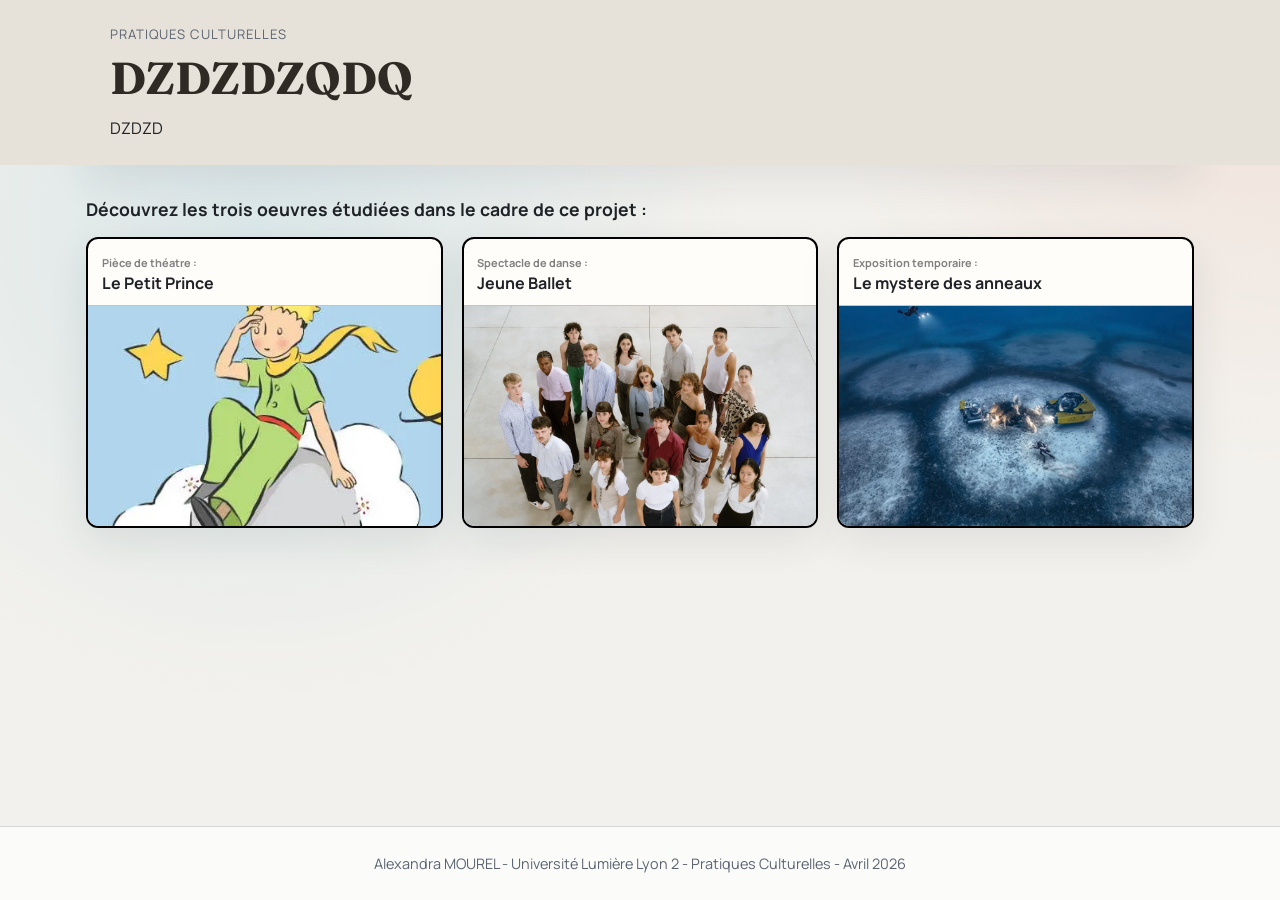
==== index.html @ e145bd19 "first commit" ====
<!DOCTYPE html>
<html lang="fr">
  <head>
    <meta charset="UTF-8" />
    <meta name="viewport" content="width=device-width, initial-scale=1.0" />
    <title>Pratiques Culturelles</title>
    <link rel="preconnect" href="https://fonts.googleapis.com" />
    <link rel="preconnect" href="https://fonts.gstatic.com" crossorigin />
    <link
      href="https://fonts.googleapis.com/css2?family=Fraunces:opsz,wght@9..144,400;9..144,700&family=Manrope:wght@400;600;700&display=swap"
      rel="stylesheet"
    />
    <link rel="stylesheet" href="style.css" />
  </head>
  <body>
    <main class="container">
      <header class="hero">
        <p class="eyebrow">Pratiques Culturelles</p>
        <h1>DZDZDZQDQ</h1>
        <p>
          DZDZD
        </p>
      </header>

      <section class="cards-section" aria-labelledby="cards-title">
        <h2 id="cards-title">Découvrez les trois oeuvres étudiées dans le cadre de ce projet :</h2>
        <div class="cards-grid">
          <a class="card card-link" href="theatre.html" aria-label="Ouvrir la page Theatre - Le Petit Prince">
            <div class="card-header"><span class="typeOeuvre">Pièce de théatre :</span> <br> Le Petit Prince</div>
            <div class="card-image-link">
              <img class="card-image" src="Images/Accueil_prince.WEBP" alt="Theatre - Le Petit Prince" />
            </div>
          </a>

          <a class="card card-link" href="danse.html" aria-label="Ouvrir la page Spectacle de danse - Jeune Ballet">
            <div class="card-header"><span class="typeOeuvre">Spectacle de danse :</span> <br> Jeune Ballet</div>
            <div class="card-image-link">
              <img class="card-image" src="Images/Accueil_danse.WEBP" alt="Spectacle de danse - Jeune Ballet" />
            </div>
          </a>

          <a class="card card-link" href="musee.html" aria-label="Ouvrir la page Exposition temporaire - Le mystere des anneaux">
            <div class="card-header"><span class="typeOeuvre">Exposition temporaire :</span> <br> Le mystere des anneaux</div>
            <div class="card-image-link">
              <img class="card-image" src="Images/expo.JPG" alt="Exposition temporaire - Le mystere des anneaux" />
            </div>
          </a>
        </div>
      </section>
    </main>

    <footer class="site-footer">
      <p>Alexandra MOUREL - Université Lumière Lyon 2 - Pratiques Culturelles - Avril 2026</p>
    </footer>
  </body>
</html>
---- style.css ----
:root {
  --bg: #f3f1ed;
  --paper: #fffdfa;
  --ink: #1f2226;
  --accent: #d86a3d;
  --line: #2a9ec7;
  --line-soft: #9ad3e6;
  --muted: #5b6470;
  --shadow: 0 14px 40px rgba(22, 39, 54, 0.09);
}

* {
  box-sizing: border-box;
}

body {
  margin: 0;
  font-family: "Manrope", sans-serif;
  color: var(--ink);
  background:
    radial-gradient(circle at top right, rgba(216, 106, 61, 0.12), transparent 30%),
    radial-gradient(circle at 20% 25%, rgba(42, 158, 199, 0.12), transparent 40%),
    var(--bg);
  min-height: 100vh;
  display: flex;
  flex-direction: column;
}

body.theatre-theme {
  background:
    radial-gradient(circle at 14% 18%, rgba(255, 255, 255, 0.45) 1px, transparent 2px),
    radial-gradient(circle at 72% 24%, rgba(255, 255, 255, 0.4) 1px, transparent 2px),
    radial-gradient(circle at 28% 68%, rgba(255, 255, 255, 0.35) 1px, transparent 2px),
    linear-gradient(180deg, #fff9ce 0%, #fff5b0 100%);
  background-size: 180px 180px, 220px 220px, 200px 200px, auto;
}

body.danse-theme {
  background: #e7e7ea;
}

body.expo-theme {
  --ink: #eaf4ff;
  --paper: #102135;
  --line: #5ea2db;
  --line-soft: #3f6588;
  --accent: #88c4ff;
  --muted: #c4d7ea;
  --shadow: 0 14px 40px rgba(0, 0, 0, 0.35);
  background:
    radial-gradient(circle at 50% -10%, rgba(47, 111, 172, 0.42), transparent 35%),
    linear-gradient(180deg, #04101d 0%, #071a2b 100%);
}

.container {
  max-width: 1140px;
  width: 100%;
  margin: 0 auto;
  padding: 0 1rem 3rem;
  flex: 1;
}

.site-footer {
  margin-top: auto;
  padding: 0.8rem 1rem;
  border-top: 1px solid rgba(31, 34, 38, 0.16);
  background: rgba(255, 255, 255, 0.72);
  text-align: center;
  font-size: 0.9rem;
  color: var(--muted);
}

body.expo-theme .site-footer {
  border-top-color: rgba(196, 215, 234, 0.25);
  background: rgba(7, 24, 40, 0.72);
  color: #c4d7ea;
}

.hero {

  border-radius: 0;
  background: var(--paper);
  box-shadow: var(--shadow);
  padding: 1.5rem;
  margin-bottom: 2rem;
  position: relative;
  z-index: 0;
}

.hero::before,
.detail-bandeau::before {
  content: "";
  position: absolute;
  top: 0;
  bottom: 0;
  left: 50%;
  width: 100vw;
  transform: translateX(-50%);
  background: inherit;
  z-index: -1;
}

.eyebrow {
  margin: 0;
  font-size: 0.82rem;
  letter-spacing: 0.08em;
  text-transform: uppercase;
  color: var(--muted);
}

.hero h1 {
  font-family: "Fraunces", serif;
  font-size: clamp(1.8rem, 3.5vw, 2.8rem);
  margin: 0.35rem 0 0.7rem;
  color: #2f2b24;
}

.hero p {
  margin: 0;
  max-width: 70ch;
  line-height: 1.55;
}

.cards-section h2 {
  font-size: 1.1rem;
  margin: 0 0 1rem;
}

.cards-grid {
  display: grid;
  grid-template-columns: repeat(3, minmax(0, 1fr));
  gap: 1.2rem;
}

.card {
  display: flex;
  flex-direction: column;
  background: var(--paper);
  border: 2px solid black;
  border-radius: 12px;
  overflow: hidden;
  box-shadow: var(--shadow);
  animation: cardEnter 500ms ease both;
}

.card-link {
  text-decoration: none;
  color: inherit;
  transform-origin: center;
  transition: scale 220ms ease;
}

.card-link:hover,
.card-link:focus-visible {
  scale: 1.03;
  border: 2px solid var(--line);
}

.card-link:focus-visible {
  outline: 3px solid #0f7ea3;
  outline-offset: 2px;
}

.card:nth-child(2) {
  animation-delay: 80ms;
}

.card:nth-child(3) {
  animation-delay: 160ms;
}

@keyframes cardEnter {
  from {
    opacity: 0;
    transform: translateY(14px);
  }
  to {
    opacity: 1;
    transform: translateY(0);
  }
}

.card-header {
  padding: 0.7rem 0.85rem;
  border-bottom: 1px solid var(--line-soft);
  font-weight: 700;
}

.card-image-link {
  display: block;
  height: 220px;
  overflow: hidden;
}

.card-image {
  width: 100%;
  height: 100%;
  object-fit: cover;
}

.detail-page {
  max-width: 1140px;
}

.detail-bandeau {
  border: 2px solid var(--accent);
  border-radius: 0;
  background: var(--paper);
  box-shadow: var(--shadow);
  padding: 1rem 1.1rem;
  margin-bottom: 0.9rem;
  position: relative;
  z-index: 0;
}

.detail-bandeau h1 {
  margin: 0;
  font-family: "Fraunces", serif;
}

.detail-bandeau p {
  margin: 0.45rem 0 0;
}

.detail-link {
  color: #0f7ea3;
  font-weight: 700;
  text-decoration: none;
}

body.expo-theme .detail-link {
  color: #9fd4ff;
}

.detail-link:hover,
.detail-link:focus-visible {
  text-decoration: underline;
}

.detail-content {
  border: 1px solid #dcd8d1;
  border-radius: 14px;
  background: var(--paper);
  box-shadow: var(--shadow);
  padding: 1.2rem;
  margin-top: 1rem;
}

.detail-content h2,
.detail-content h3 {
  font-family: "Fraunces", serif;
  margin-top: 1.2rem;
}

.detail-content h2 {
  margin-top: 0.4rem;
}

.detail-content ul {
  padding-left: 1.2rem;
}

.detail-content li {
  margin-bottom: 0.65rem;
}

.theatre-sections {
  display: grid;
  gap: 0.9rem;
}

.danse-sections {
  display: grid;
  gap: 0.9rem;
}

.musee-sections {
  display: grid;
  gap: 0.9rem;
}

body.theatre-theme .theatre-box {
  width: 100%;
  margin: 0;
  border: none;
  background: #dff3ff;
  box-shadow: 0 10px 22px rgba(26, 74, 110, 0.12);
}

body .hero,
body .detail-bandeau {
  background: #e7e2d9;
}

body.theatre-theme .detail-bandeau {
  background: #ebdc84;
}

body.danse-theme .detail-bandeau {
  background: #d2d2d8;
}

body.expo-theme .detail-bandeau {
  background: #002395;
  border: none;
}

body.danse-theme .danse-box {
  width: 100%;
  margin: 0;
  border: none;
  background: #e8ddff;
  box-shadow: 0 10px 22px rgba(78, 54, 117, 0.14);
}

body.expo-theme .musee-box {
  width: 100%;
  margin: 0;
  border: none;
  background: #ffffff;
  color: #1f2226;
  box-shadow: 0 10px 22px rgba(5, 22, 37, 0.16);
}

body.expo-theme .musee-box h2,
body.expo-theme .musee-box h3,
body.expo-theme .musee-box p,
body.expo-theme .musee-box li,
body.expo-theme .musee-box strong {
  color: #1f2226;
}

.acts-grid,
.sensory-grid,
.bottom-links {
  display: grid;
  gap: 0.9rem;
}

.acts-grid {
  grid-template-columns: 1fr;
}

.sensory-grid {
  grid-template-columns: repeat(3, minmax(0, 1fr));
}

.act-card,
.sensory-card {
  border: 1px solid #d6d9de;
  border-radius: 12px;
  padding: 0.7rem;
  background: rgba(255, 255, 255, 0.85);
}

.act-card {
  display: grid;
  grid-template-columns: minmax(240px, 32%) 1fr;
  gap: 0.95rem 1.2rem;
  align-items: start;
}

.act-card:nth-child(even) {
  grid-template-columns: 1fr minmax(240px, 32%);
}

.act-card:nth-child(even) img {
  grid-column: 2;
  grid-row: 1 / span 2;
}

.act-card:nth-child(even) h3,
.act-card:nth-child(even) p {
  grid-column: 1;
}

body.expo-theme .act-card,
body.expo-theme .sensory-card {
  border-color: #36506d;
  background: rgba(9, 24, 39, 0.7);
}

.act-card img {
  grid-column: 1;
  grid-row: 1 / span 2;
  width: 100%;
  aspect-ratio: 4 / 3;
  height: auto;
  object-fit: contain;
  object-position: center;
  border-radius: 8px;
  background: #ffffff;
}

.act-card h3,
.act-card p {
  grid-column: 2;
}

.act-card h3 {
  margin: 0;
}

.act-card p {
  margin: 0;
}

.act-card h3,
.sensory-card h3 {
  margin-top: 0.7rem;
  margin-bottom: 0.4rem;
}

.page-footer {
  margin-top: 1rem;
}

.works-side-nav {
  position: fixed;
  right: 1rem;
  left: auto;
  top: 50%;
  transform: translateY(-50%);
  z-index: 20;
  display: grid;
  gap: 0.6rem;
  padding: 0.55rem;
  border-radius: 12px;
  background: #ffffff;
  box-shadow: 0 8px 24px rgba(18, 35, 50, 0.18);
}

.home-icon-link,
.work-thumb-link {
  display: block;
  width: 58px;
  height: 58px;
  border-radius: 10px;
  overflow: hidden;
  border: 2px solid transparent;
  transition: transform 160ms ease, border-color 160ms ease;
}

.home-icon-link {
  display: flex;
  align-items: center;
  justify-content: center;
  background: #ecf7fd;
  color: #1b88ac;
}

body.expo-theme .home-icon-link {
  background: rgba(18, 52, 84, 0.9);
  color: #b7dcff;
}

.work-thumb-link img {
  width: 100%;
  height: 100%;
  object-fit: cover;
}

.home-icon-link:hover,
.home-icon-link:focus-visible,
.work-thumb-link:hover,
.work-thumb-link:focus-visible {
  transform: scale(1.04);
  border-color: #2a9ec7;
  outline: none;
}

.work-thumb-link.is-active {
  border-color: #2a9ec7;
}

.bottom-links {
  grid-template-columns: repeat(2, minmax(0, 1fr));
}

.bottom-links a {
  text-align: center;
  text-decoration: none;
  font-weight: 700;
  border: 1px solid var(--line);
  color: #0f7ea3;
  background: rgba(226, 243, 251, 0.65);
  border-radius: 10px;
  padding: 0.75rem;
}

body.expo-theme .bottom-links a {
  color: #9fd4ff;
  background: rgba(13, 35, 56, 0.8);
}

.bottom-links a:hover,
.bottom-links a:focus-visible {
  background: rgba(197, 231, 246, 0.9);
}

body.expo-theme .bottom-links a:hover,
body.expo-theme .bottom-links a:focus-visible {
  background: rgba(20, 50, 79, 0.95);
}

span.typeOeuvre {
    font-size : 11px;
    color : grey;
}

@media (max-width: 980px) {
  .cards-grid {
    grid-template-columns: repeat(2, minmax(0, 1fr));
  }

  .works-side-nav {
    top: auto;
    bottom: 5.2rem;
    left: 50%;
    right: auto;
    transform: translateX(-50%);
    grid-auto-flow: column;
  }
}

@media (max-width: 680px) {
  .container {
    padding: 1rem 0.8rem 2rem;
  }

  .cards-grid {
    grid-template-columns: 1fr;
  }

  .card-image-link {
    height: 210px;
  }

  .acts-grid,
  .sensory-grid,
  .bottom-links {
    grid-template-columns: 1fr;
  }

  .act-card,
  .act-card:nth-child(even) {
    grid-template-columns: 1fr;
    gap: 0.7rem;
  }

  .act-card img,
  .act-card:nth-child(even) img,
  .act-card h3,
  .act-card p,
  .act-card:nth-child(even) h3,
  .act-card:nth-child(even) p {
    grid-column: 1;
    grid-row: auto;
  }
}
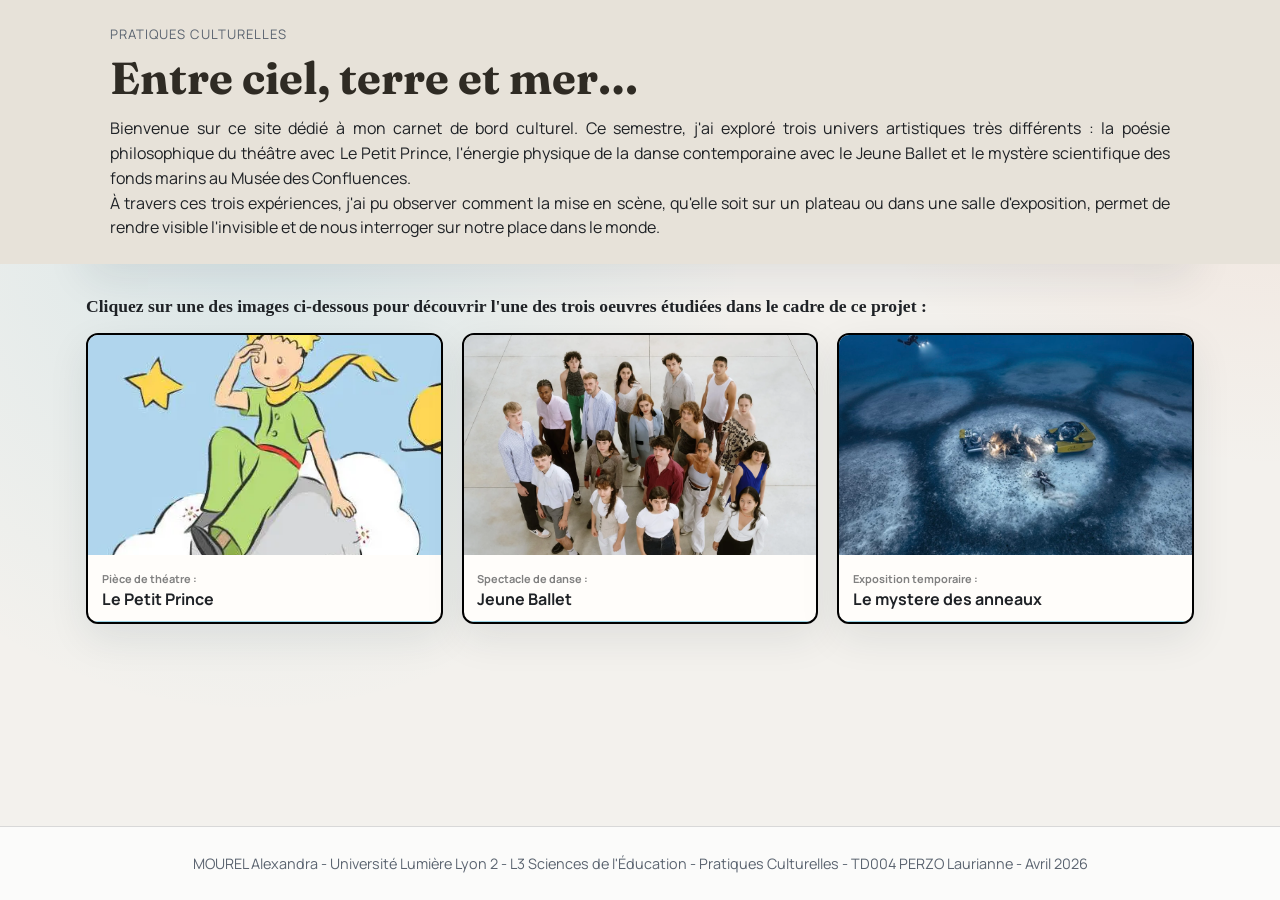
==== commit 1c55bfce: "modifs pont" ====
--- a/index.html
+++ b/index.html
@@ -16,41 +16,45 @@
     <main class="container">
       <header class="hero">
         <p class="eyebrow">Pratiques Culturelles</p>
-        <h1>DZDZDZQDQ</h1>
+        <h1>Entre ciel, terre et mer…</h1>
         <p>
-          DZDZD
+Bienvenue sur ce site dédié à mon carnet de bord culturel. Ce semestre, j'ai exploré trois univers artistiques très différents : la poésie philosophique du théâtre avec Le Petit Prince, l'énergie physique de la danse contemporaine avec le Jeune Ballet et le mystère scientifique des fonds marins au Musée des Confluences.
         </p>
+        <p>
+            À travers ces trois expériences, j'ai pu observer comment la mise en scène, qu'elle soit sur un plateau ou dans une salle d'exposition, permet de rendre visible l'invisible et de nous interroger sur notre place dans le monde.
+        </p>
+
       </header>
 
       <section class="cards-section" aria-labelledby="cards-title">
-        <h2 id="cards-title">Découvrez les trois oeuvres étudiées dans le cadre de ce projet :</h2>
+        <h2 id="cards-title">Cliquez sur une des images ci-dessous pour découvrir l'une des trois oeuvres étudiées dans le cadre de ce projet :</h2>
         <div class="cards-grid">
           <a class="card card-link" href="theatre.html" aria-label="Ouvrir la page Theatre - Le Petit Prince">
-            <div class="card-header"><span class="typeOeuvre">Pièce de théatre :</span> <br> Le Petit Prince</div>
             <div class="card-image-link">
               <img class="card-image" src="Images/Accueil_prince.WEBP" alt="Theatre - Le Petit Prince" />
             </div>
+            <div class="card-header"><span class="typeOeuvre">Pièce de théatre :</span> <br> Le Petit Prince</div>
           </a>
 
           <a class="card card-link" href="danse.html" aria-label="Ouvrir la page Spectacle de danse - Jeune Ballet">
-            <div class="card-header"><span class="typeOeuvre">Spectacle de danse :</span> <br> Jeune Ballet</div>
             <div class="card-image-link">
               <img class="card-image" src="Images/Accueil_danse.WEBP" alt="Spectacle de danse - Jeune Ballet" />
             </div>
+            <div class="card-header"><span class="typeOeuvre">Spectacle de danse :</span> <br> Jeune Ballet</div>
           </a>
 
           <a class="card card-link" href="musee.html" aria-label="Ouvrir la page Exposition temporaire - Le mystere des anneaux">
-            <div class="card-header"><span class="typeOeuvre">Exposition temporaire :</span> <br> Le mystere des anneaux</div>
             <div class="card-image-link">
               <img class="card-image" src="Images/expo.JPG" alt="Exposition temporaire - Le mystere des anneaux" />
             </div>
+            <div class="card-header"><span class="typeOeuvre">Exposition temporaire :</span> <br> Le mystere des anneaux</div>
           </a>
         </div>
       </section>
     </main>
 
     <footer class="site-footer">
-      <p>Alexandra MOUREL - Université Lumière Lyon 2 - Pratiques Culturelles - Avril 2026</p>
+      <p>MOUREL Alexandra - Université Lumière Lyon 2 - L3 Sciences de l'Éducation - Pratiques Culturelles - TD004 PERZO Laurianne - Avril 2026</p>
     </footer>
   </body>
 </html>
--- a/style.css
+++ b/style.css
@@ -36,7 +36,8 @@
 }
 
 body.danse-theme {
-  background: #e7e7ea;
+  background: #e8ddff;
+  /* */
 }
 
 body.expo-theme {
@@ -116,12 +117,13 @@
 }
 
 .hero p {
-  margin: 0;
-  max-width: 70ch;
+    text-align : justify;
+  margin: 0;
   line-height: 1.55;
 }
 
 .cards-section h2 {
+  font-family: "Montserrat", serif;
   font-size: 1.1rem;
   margin: 0 0 1rem;
 }
@@ -248,7 +250,7 @@
 
 .detail-content h2,
 .detail-content h3 {
-  font-family: "Fraunces", serif;
+  font-family: "Arial", serif;
   margin-top: 1.2rem;
 }
 
@@ -296,9 +298,7 @@
   background: #ebdc84;
 }
 
-body.danse-theme .detail-bandeau {
-  background: #d2d2d8;
-}
+
 
 body.expo-theme .detail-bandeau {
   background: #002395;
@@ -309,8 +309,12 @@
   width: 100%;
   margin: 0;
   border: none;
-  background: #e8ddff;
+  background: #f3effc;
   box-shadow: 0 10px 22px rgba(78, 54, 117, 0.14);
+}
+
+body.danse-theme .detail-bandeau {
+  background: #8484bb;
 }
 
 body.expo-theme .musee-box {
@@ -347,10 +351,11 @@
 
 .act-card,
 .sensory-card {
-  border: 1px solid #d6d9de;
+  border: 1px solid #8484bb;
+  /* HERE */
   border-radius: 12px;
-  padding: 0.7rem;
-  background: rgba(255, 255, 255, 0.85);
+ /* padding: 0.7rem;*/
+  background: #e8ddff;
 }
 
 .act-card {
@@ -362,6 +367,7 @@
 
 .act-card:nth-child(even) {
   grid-template-columns: 1fr minmax(240px, 32%);
+  padding-left: 15px;
 }
 
 .act-card:nth-child(even) img {
@@ -385,11 +391,11 @@
   grid-row: 1 / span 2;
   width: 100%;
   aspect-ratio: 4 / 3;
-  height: auto;
-  object-fit: contain;
+  height: 100%;
+  /*object-fit: contain;*/
   object-position: center;
   border-radius: 8px;
-  background: #ffffff;
+
 }
 
 .act-card h3,
@@ -449,10 +455,6 @@
   color: #1b88ac;
 }
 
-body.expo-theme .home-icon-link {
-  background: rgba(18, 52, 84, 0.9);
-  color: #b7dcff;
-}
 
 .work-thumb-link img {
   width: 100%;
@@ -558,3 +560,8 @@
     grid-row: auto;
   }
 }
+
+.gold {
+    color : #FFD700;
+
+}
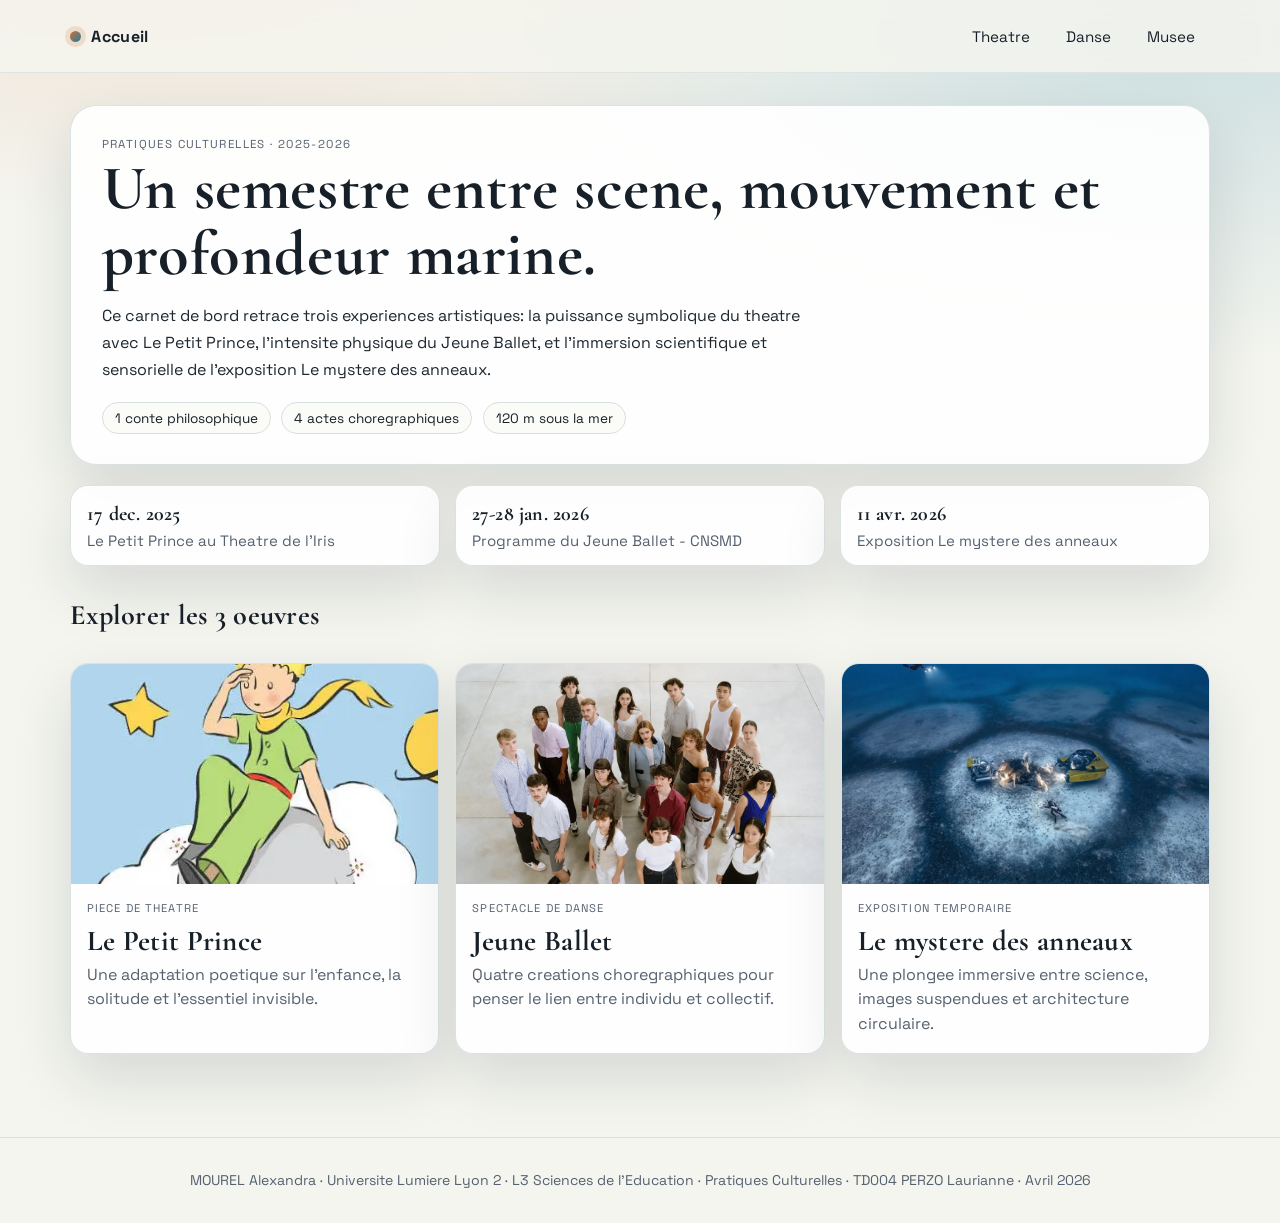
==== commit 574d84ac: "changement UI/UX" ====
--- a/index.html
+++ b/index.html
@@ -3,58 +3,112 @@
   <head>
     <meta charset="UTF-8" />
     <meta name="viewport" content="width=device-width, initial-scale=1.0" />
-    <title>Pratiques Culturelles</title>
+    <title>Pratiques Culturelles | Alexandra Mourel</title>
     <link rel="preconnect" href="https://fonts.googleapis.com" />
     <link rel="preconnect" href="https://fonts.gstatic.com" crossorigin />
     <link
-      href="https://fonts.googleapis.com/css2?family=Fraunces:opsz,wght@9..144,400;9..144,700&family=Manrope:wght@400;600;700&display=swap"
+      href="https://fonts.googleapis.com/css2?family=Cormorant+Garamond:wght@500;700&family=Space+Grotesk:wght@400;500;700&display=swap"
       rel="stylesheet"
     />
     <link rel="stylesheet" href="style.css" />
+    <script src="script.js" defer></script>
   </head>
-  <body>
-    <main class="container">
-      <header class="hero">
-        <p class="eyebrow">Pratiques Culturelles</p>
-        <h1>Entre ciel, terre et mer…</h1>
-        <p>
-Bienvenue sur ce site dédié à mon carnet de bord culturel. Ce semestre, j'ai exploré trois univers artistiques très différents : la poésie philosophique du théâtre avec Le Petit Prince, l'énergie physique de la danse contemporaine avec le Jeune Ballet et le mystère scientifique des fonds marins au Musée des Confluences.
+  <body class="theme-home">
+    <div class="page-glow" aria-hidden="true"></div>
+
+    <header class="site-header">
+      <div class="container nav-wrap">
+        <a class="brand" href="index.html" aria-label="Retour a l'accueil">
+          <span class="brand-dot"></span>
+          <span> Accueil </span>
+        </a>
+
+        <button class="menu-btn" type="button" data-menu-btn aria-expanded="false" aria-controls="main-nav">
+          Menu
+        </button>
+
+        <nav id="main-nav" class="main-nav" aria-label="Navigation principale">
+          <a href="theatre.html">Theatre</a>
+          <a href="danse.html">Danse</a>
+          <a href="musee.html">Musee</a>
+        </nav>
+      </div>
+    </header>
+
+    <main class="container main-content">
+      <section class="home-hero reveal">
+        <p class="kicker">Pratiques Culturelles · 2025-2026</p>
+        <h1>Un semestre entre scene, mouvement et profondeur marine.</h1>
+        <p class="lead">
+          Ce carnet de bord retrace trois experiences artistiques: la puissance symbolique du theatre avec Le Petit Prince,
+          l'intensite physique du Jeune Ballet, et l'immersion scientifique et sensorielle de l'exposition Le mystere des
+          anneaux.
         </p>
-        <p>
-            À travers ces trois expériences, j'ai pu observer comment la mise en scène, qu'elle soit sur un plateau ou dans une salle d'exposition, permet de rendre visible l'invisible et de nous interroger sur notre place dans le monde.
-        </p>
+        <div class="hero-tags" aria-label="Temps forts du parcours">
+          <span>1 conte philosophique</span>
+          <span>4 actes choregraphiques</span>
+          <span>120 m sous la mer</span>
+        </div>
+      </section>
 
-      </header>
+      <section class="timeline reveal" aria-label="Parcours culturel">
+        <article>
+          <h2>17 dec. 2025</h2>
+          <p>Le Petit Prince au Theatre de l'Iris</p>
+        </article>
+        <article>
+          <h2>27-28 jan. 2026</h2>
+          <p>Programme du Jeune Ballet - CNSMD</p>
+        </article>
+        <article>
+          <h2>11 avr. 2026</h2>
+          <p>Exposition Le mystere des anneaux</p>
+        </article>
+      </section>
 
-      <section class="cards-section" aria-labelledby="cards-title">
-        <h2 id="cards-title">Cliquez sur une des images ci-dessous pour découvrir l'une des trois oeuvres étudiées dans le cadre de ce projet :</h2>
-        <div class="cards-grid">
-          <a class="card card-link" href="theatre.html" aria-label="Ouvrir la page Theatre - Le Petit Prince">
-            <div class="card-image-link">
-              <img class="card-image" src="Images/Accueil_prince.WEBP" alt="Theatre - Le Petit Prince" />
-            </div>
-            <div class="card-header"><span class="typeOeuvre">Pièce de théatre :</span> <br> Le Petit Prince</div>
-          </a>
+      <section class="works-grid" aria-labelledby="works-title">
+        <h2 id="works-title" class="section-title reveal">Explorer les 3 oeuvres</h2>
 
-          <a class="card card-link" href="danse.html" aria-label="Ouvrir la page Spectacle de danse - Jeune Ballet">
-            <div class="card-image-link">
-              <img class="card-image" src="Images/Accueil_danse.WEBP" alt="Spectacle de danse - Jeune Ballet" />
-            </div>
-            <div class="card-header"><span class="typeOeuvre">Spectacle de danse :</span> <br> Jeune Ballet</div>
-          </a>
+        <a class="work-card reveal" href="theatre.html" aria-label="Ouvrir la page theatre - Le Petit Prince">
+          <div class="work-media">
+            <img src="Images/Accueil_prince.WEBP" alt="Theatre - Le Petit Prince" />
+          </div>
+          <div class="work-copy">
+            <p class="work-type">Piece de theatre</p>
+            <h3>Le Petit Prince</h3>
+            <p>Une adaptation poetique sur l'enfance, la solitude et l'essentiel invisible.</p>
+          </div>
+        </a>
 
-          <a class="card card-link" href="musee.html" aria-label="Ouvrir la page Exposition temporaire - Le mystere des anneaux">
-            <div class="card-image-link">
-              <img class="card-image" src="Images/expo.JPG" alt="Exposition temporaire - Le mystere des anneaux" />
-            </div>
-            <div class="card-header"><span class="typeOeuvre">Exposition temporaire :</span> <br> Le mystere des anneaux</div>
-          </a>
-        </div>
+        <a class="work-card reveal" href="danse.html" aria-label="Ouvrir la page danse - Jeune Ballet">
+          <div class="work-media">
+            <img src="Images/Accueil_danse.WEBP" alt="Spectacle de danse - Jeune Ballet" />
+          </div>
+          <div class="work-copy">
+            <p class="work-type">Spectacle de danse</p>
+            <h3>Jeune Ballet</h3>
+            <p>Quatre creations choregraphiques pour penser le lien entre individu et collectif.</p>
+          </div>
+        </a>
+
+        <a class="work-card reveal" href="musee.html" aria-label="Ouvrir la page musee - Le mystere des anneaux">
+          <div class="work-media">
+            <img src="Images/expo.JPG" alt="Exposition temporaire - Le mystere des anneaux" />
+          </div>
+          <div class="work-copy">
+            <p class="work-type">Exposition temporaire</p>
+            <h3>Le mystere des anneaux</h3>
+            <p>Une plongee immersive entre science, images suspendues et architecture circulaire.</p>
+          </div>
+        </a>
       </section>
     </main>
 
     <footer class="site-footer">
-      <p>MOUREL Alexandra - Université Lumière Lyon 2 - L3 Sciences de l'Éducation - Pratiques Culturelles - TD004 PERZO Laurianne - Avril 2026</p>
+      <p>
+        MOUREL Alexandra · Universite Lumiere Lyon 2 · L3 Sciences de l'Education · Pratiques Culturelles · TD004 PERZO
+        Laurianne · Avril 2026
+      </p>
     </footer>
   </body>
 </html>
--- a/style.css
+++ b/style.css
@@ -1,567 +1,486 @@
 :root {
-  --bg: #f3f1ed;
-  --paper: #fffdfa;
-  --ink: #1f2226;
-  --accent: #d86a3d;
-  --line: #2a9ec7;
-  --line-soft: #9ad3e6;
-  --muted: #5b6470;
-  --shadow: 0 14px 40px rgba(22, 39, 54, 0.09);
+  --bg: #f4f5ef;
+  --surface: #ffffff;
+  --surface-soft: #fbfaf6;
+  --ink: #172028;
+  --muted: #556170;
+  --line: #d8dfdf;
+  --line-strong: #9fb0b7;
+  --accent: #d16f34;
+  --accent-2: #1f7ea0;
+  --shadow: 0 24px 60px rgba(18, 34, 50, 0.13);
+  --radius-xl: 26px;
+  --radius-lg: 18px;
+  --radius-md: 12px;
+  --container: 1140px;
 }
 
 * {
   box-sizing: border-box;
 }
 
+html,
 body {
   margin: 0;
-  font-family: "Manrope", sans-serif;
+  padding: 0;
+}
+
+body {
+  min-height: 100vh;
+  font-family: "Space Grotesk", sans-serif;
   color: var(--ink);
   background:
-    radial-gradient(circle at top right, rgba(216, 106, 61, 0.12), transparent 30%),
-    radial-gradient(circle at 20% 25%, rgba(42, 158, 199, 0.12), transparent 40%),
+    radial-gradient(1200px 500px at 10% -10%, rgba(209, 111, 52, 0.18), transparent 68%),
+    radial-gradient(1000px 460px at 92% 3%, rgba(31, 126, 160, 0.18), transparent 72%),
     var(--bg);
-  min-height: 100vh;
+  position: relative;
+}
+
+.theme-theatre {
+  --bg: #fef8df;
+  --surface: #fffef7;
+  --surface-soft: #fff6cf;
+  --accent: #c86f19;
+  --accent-2: #1f7ea0;
+}
+
+.theme-danse {
+  --bg: #f0ebff;
+  --surface: #fbf9ff;
+  --surface-soft: #efe9ff;
+  --accent: #6e55cd;
+  --accent-2: #c1446d;
+}
+
+.theme-musee {
+  --bg: #051321;
+  --surface: #0e2438;
+  --surface-soft: #12314d;
+  --ink: #e8f2ff;
+  --muted: #b1c7dc;
+  --line: #294862;
+  --line-strong: #5f88aa;
+  --accent: #69b6ff;
+  --accent-2: #8de7d9;
+  --shadow: 0 24px 60px rgba(0, 0, 0, 0.38);
+}
+
+.page-glow {
+  pointer-events: none;
+  position: fixed;
+  inset: 0;
+  z-index: -1;
+  background-image:
+    radial-gradient(circle at 18% 28%, rgba(255, 255, 255, 0.15) 1px, transparent 2px),
+    radial-gradient(circle at 68% 66%, rgba(255, 255, 255, 0.1) 1px, transparent 2px);
+  background-size: 190px 190px, 240px 240px;
+  opacity: 0.35;
+}
+
+.theme-musee .page-glow {
+  opacity: 0.22;
+}
+
+.container {
+  width: min(var(--container), calc(100% - 2.4rem));
+  margin: 0 auto;
+}
+
+.site-header {
+  position: sticky;
+  top: 0;
+  z-index: 40;
+  backdrop-filter: blur(8px);
+  background: color-mix(in srgb, var(--bg) 83%, transparent);
+  border-bottom: 1px solid color-mix(in srgb, var(--line) 70%, transparent);
+}
+
+.nav-wrap {
+  min-height: 72px;
   display: flex;
-  flex-direction: column;
-}
-
-body.theatre-theme {
-  background:
-    radial-gradient(circle at 14% 18%, rgba(255, 255, 255, 0.45) 1px, transparent 2px),
-    radial-gradient(circle at 72% 24%, rgba(255, 255, 255, 0.4) 1px, transparent 2px),
-    radial-gradient(circle at 28% 68%, rgba(255, 255, 255, 0.35) 1px, transparent 2px),
-    linear-gradient(180deg, #fff9ce 0%, #fff5b0 100%);
-  background-size: 180px 180px, 220px 220px, 200px 200px, auto;
-}
-
-body.danse-theme {
-  background: #e8ddff;
-  /* */
-}
-
-body.expo-theme {
-  --ink: #eaf4ff;
-  --paper: #102135;
-  --line: #5ea2db;
-  --line-soft: #3f6588;
-  --accent: #88c4ff;
-  --muted: #c4d7ea;
-  --shadow: 0 14px 40px rgba(0, 0, 0, 0.35);
-  background:
-    radial-gradient(circle at 50% -10%, rgba(47, 111, 172, 0.42), transparent 35%),
-    linear-gradient(180deg, #04101d 0%, #071a2b 100%);
-}
-
-.container {
-  max-width: 1140px;
-  width: 100%;
-  margin: 0 auto;
-  padding: 0 1rem 3rem;
-  flex: 1;
-}
-
-.site-footer {
-  margin-top: auto;
-  padding: 0.8rem 1rem;
-  border-top: 1px solid rgba(31, 34, 38, 0.16);
-  background: rgba(255, 255, 255, 0.72);
-  text-align: center;
-  font-size: 0.9rem;
+  align-items: center;
+  justify-content: space-between;
+  gap: 1.2rem;
+}
+
+.brand {
+  display: inline-flex;
+  align-items: center;
+  gap: 0.65rem;
+  color: inherit;
+  text-decoration: none;
+  font-weight: 700;
+  letter-spacing: 0.02em;
+}
+
+.brand-dot {
+  width: 11px;
+  height: 11px;
+  border-radius: 999px;
+  background: linear-gradient(135deg, var(--accent), var(--accent-2));
+  box-shadow: 0 0 0 5px color-mix(in srgb, var(--accent) 18%, transparent);
+}
+
+.main-nav {
+  display: flex;
+  align-items: center;
+  gap: 0.45rem;
+}
+
+.main-nav a {
+  text-decoration: none;
+  color: inherit;
+  font-size: 0.95rem;
+  padding: 0.5rem 0.85rem;
+  border-radius: 999px;
+  border: 1px solid transparent;
+  transition: transform 170ms ease, border-color 170ms ease, background 170ms ease;
+}
+
+.main-nav a:hover,
+.main-nav a:focus-visible,
+.main-nav a.active {
+  border-color: var(--line-strong);
+  background: color-mix(in srgb, var(--surface) 80%, transparent);
+  transform: translateY(-1px);
+}
+
+.menu-btn {
+  display: none;
+  border: 1px solid var(--line-strong);
+  background: color-mix(in srgb, var(--surface) 90%, transparent);
+  color: inherit;
+  border-radius: 999px;
+  padding: 0.45rem 0.9rem;
+  font: inherit;
+  font-size: 0.92rem;
+  cursor: pointer;
+}
+
+.main-content {
+  padding-block: 2rem 3rem;
+}
+
+.home-hero,
+.story-head,
+.story-panel,
+.work-card,
+.timeline article {
+  background: color-mix(in srgb, var(--surface) 90%, transparent);
+  border: 1px solid color-mix(in srgb, var(--line) 90%, transparent);
+  box-shadow: var(--shadow);
+}
+
+.home-hero {
+  padding: clamp(1.4rem, 2.4vw, 2.6rem);
+  border-radius: var(--radius-xl);
+}
+
+.kicker {
+  margin: 0;
+  letter-spacing: 0.12em;
+  text-transform: uppercase;
+  font-size: 0.72rem;
   color: var(--muted);
 }
 
-body.expo-theme .site-footer {
-  border-top-color: rgba(196, 215, 234, 0.25);
-  background: rgba(7, 24, 40, 0.72);
-  color: #c4d7ea;
-}
-
-.hero {
-
-  border-radius: 0;
-  background: var(--paper);
-  box-shadow: var(--shadow);
-  padding: 1.5rem;
-  margin-bottom: 2rem;
-  position: relative;
-  z-index: 0;
-}
-
-.hero::before,
-.detail-bandeau::before {
-  content: "";
-  position: absolute;
-  top: 0;
-  bottom: 0;
-  left: 50%;
-  width: 100vw;
-  transform: translateX(-50%);
-  background: inherit;
-  z-index: -1;
-}
-
-.eyebrow {
-  margin: 0;
-  font-size: 0.82rem;
-  letter-spacing: 0.08em;
-  text-transform: uppercase;
-  color: var(--muted);
-}
-
-.hero h1 {
-  font-family: "Fraunces", serif;
-  font-size: clamp(1.8rem, 3.5vw, 2.8rem);
-  margin: 0.35rem 0 0.7rem;
-  color: #2f2b24;
-}
-
-.hero p {
-    text-align : justify;
-  margin: 0;
-  line-height: 1.55;
-}
-
-.cards-section h2 {
-  font-family: "Montserrat", serif;
-  font-size: 1.1rem;
-  margin: 0 0 1rem;
-}
-
-.cards-grid {
+h1,
+h2,
+h3 {
+  font-family: "Cormorant Garamond", serif;
+  letter-spacing: 0.01em;
+}
+
+h1 {
+  margin: 0.35rem 0 0.9rem;
+  line-height: 1.05;
+  font-size: clamp(2rem, 5vw, 3.9rem);
+}
+
+.lead {
+  margin: 0;
+  line-height: 1.7;
+  max-width: 72ch;
+  color: color-mix(in srgb, var(--ink) 90%, var(--muted));
+}
+
+.hero-tags {
+  margin-top: 1.2rem;
+  display: flex;
+  flex-wrap: wrap;
+  gap: 0.65rem;
+}
+
+.hero-tags span,
+.meta-chips li {
+  list-style: none;
+  display: inline-flex;
+  align-items: center;
+  border-radius: 999px;
+  padding: 0.38rem 0.75rem;
+  border: 1px solid var(--line);
+  background: color-mix(in srgb, var(--surface-soft) 82%, transparent);
+  font-size: 0.85rem;
+}
+
+.timeline {
+  margin-top: 1.2rem;
   display: grid;
   grid-template-columns: repeat(3, minmax(0, 1fr));
-  gap: 1.2rem;
-}
-
-.card {
-  display: flex;
-  flex-direction: column;
-  background: var(--paper);
-  border: 2px solid black;
-  border-radius: 12px;
+  gap: 0.9rem;
+}
+
+.timeline article {
+  border-radius: var(--radius-lg);
+  padding: 1rem 1rem 0.95rem;
+}
+
+.timeline h2 {
+  margin: 0;
+  font-size: 1.25rem;
+}
+
+.timeline p {
+  margin: 0.32rem 0 0;
+  color: var(--muted);
+  font-size: 0.94rem;
+}
+
+.section-title {
+  margin: 2rem 0 0.95rem;
+  font-size: clamp(1.5rem, 2.2vw, 2rem);
+}
+
+.works-grid {
+  display: grid;
+  gap: 1rem;
+  grid-template-columns: repeat(3, minmax(0, 1fr));
+}
+
+.works-grid .section-title {
+  grid-column: 1 / -1;
+}
+
+.work-card {
+  border-radius: var(--radius-lg);
   overflow: hidden;
-  box-shadow: var(--shadow);
-  animation: cardEnter 500ms ease both;
-}
-
-.card-link {
   text-decoration: none;
   color: inherit;
-  transform-origin: center;
-  transition: scale 220ms ease;
-}
-
-.card-link:hover,
-.card-link:focus-visible {
-  scale: 1.03;
-  border: 2px solid var(--line);
-}
-
-.card-link:focus-visible {
-  outline: 3px solid #0f7ea3;
-  outline-offset: 2px;
-}
-
-.card:nth-child(2) {
-  animation-delay: 80ms;
-}
-
-.card:nth-child(3) {
-  animation-delay: 160ms;
-}
-
-@keyframes cardEnter {
-  from {
-    opacity: 0;
-    transform: translateY(14px);
-  }
-  to {
-    opacity: 1;
-    transform: translateY(0);
-  }
-}
-
-.card-header {
-  padding: 0.7rem 0.85rem;
-  border-bottom: 1px solid var(--line-soft);
-  font-weight: 700;
-}
-
-.card-image-link {
-  display: block;
+  transform: translateY(0);
+  transition: transform 220ms ease, border-color 220ms ease;
+}
+
+.work-card:hover,
+.work-card:focus-visible {
+  transform: translateY(-4px);
+  border-color: var(--line-strong);
+}
+
+.work-media {
   height: 220px;
   overflow: hidden;
 }
 
-.card-image {
+.work-media img {
   width: 100%;
   height: 100%;
   object-fit: cover;
-}
-
-.detail-page {
-  max-width: 1140px;
-}
-
-.detail-bandeau {
-  border: 2px solid var(--accent);
-  border-radius: 0;
-  background: var(--paper);
-  box-shadow: var(--shadow);
-  padding: 1rem 1.1rem;
-  margin-bottom: 0.9rem;
-  position: relative;
-  z-index: 0;
-}
-
-.detail-bandeau h1 {
-  margin: 0;
-  font-family: "Fraunces", serif;
-}
-
-.detail-bandeau p {
-  margin: 0.45rem 0 0;
-}
-
-.detail-link {
-  color: #0f7ea3;
-  font-weight: 700;
-  text-decoration: none;
-}
-
-body.expo-theme .detail-link {
-  color: #9fd4ff;
-}
-
-.detail-link:hover,
-.detail-link:focus-visible {
-  text-decoration: underline;
-}
-
-.detail-content {
-  border: 1px solid #dcd8d1;
-  border-radius: 14px;
-  background: var(--paper);
-  box-shadow: var(--shadow);
-  padding: 1.2rem;
-  margin-top: 1rem;
-}
-
-.detail-content h2,
-.detail-content h3 {
-  font-family: "Arial", serif;
-  margin-top: 1.2rem;
-}
-
-.detail-content h2 {
-  margin-top: 0.4rem;
-}
-
-.detail-content ul {
-  padding-left: 1.2rem;
-}
-
-.detail-content li {
-  margin-bottom: 0.65rem;
-}
-
-.theatre-sections {
+  display: block;
+}
+
+.work-copy {
+  padding: 1rem;
+}
+
+.work-type {
+  margin: 0;
+  text-transform: uppercase;
+  letter-spacing: 0.1em;
+  font-size: 0.7rem;
+  color: var(--muted);
+}
+
+.work-copy h3 {
+  margin: 0.32rem 0;
+  font-size: 1.8rem;
+}
+
+.work-copy p {
+  margin: 0;
+  color: var(--muted);
+  line-height: 1.55;
+}
+
+.story {
   display: grid;
-  gap: 0.9rem;
-}
-
-.danse-sections {
+  gap: 1rem;
+}
+
+.story-head {
+  padding: clamp(1.2rem, 2vw, 1.9rem);
+  border-radius: var(--radius-xl);
+}
+
+.meta-chips {
+  display: flex;
+  flex-wrap: wrap;
+  gap: 0.55rem;
+  margin: 1rem 0 0;
+  padding: 0;
+}
+
+.story-panel {
+  border-radius: var(--radius-lg);
+  padding: clamp(1rem, 1.8vw, 1.5rem);
+}
+
+.story-panel h2 {
+  margin: 0 0 0.5rem;
+  font-size: clamp(1.65rem, 2.4vw, 2.1rem);
+}
+
+.story-panel h3 {
+  margin: 1rem 0 0.35rem;
+  font-size: 1.38rem;
+}
+
+.story-panel p {
+  margin: 0;
+  color: color-mix(in srgb, var(--ink) 90%, var(--muted));
+  line-height: 1.7;
+}
+
+.story-panel p + p {
+  margin-top: 0.9rem;
+}
+
+.acts-grid {
+  margin-top: 0.8rem;
   display: grid;
-  gap: 0.9rem;
-}
-
-.musee-sections {
-  display: grid;
-  gap: 0.9rem;
-}
-
-body.theatre-theme .theatre-box {
-  width: 100%;
-  margin: 0;
-  border: none;
-  background: #dff3ff;
-  box-shadow: 0 10px 22px rgba(26, 74, 110, 0.12);
-}
-
-body .hero,
-body .detail-bandeau {
-  background: #e7e2d9;
-}
-
-body.theatre-theme .detail-bandeau {
-  background: #ebdc84;
-}
-
-
-
-body.expo-theme .detail-bandeau {
-  background: #002395;
-  border: none;
-}
-
-body.danse-theme .danse-box {
-  width: 100%;
-  margin: 0;
-  border: none;
-  background: #f3effc;
-  box-shadow: 0 10px 22px rgba(78, 54, 117, 0.14);
-}
-
-body.danse-theme .detail-bandeau {
-  background: #8484bb;
-}
-
-body.expo-theme .musee-box {
-  width: 100%;
-  margin: 0;
-  border: none;
-  background: #ffffff;
-  color: #1f2226;
-  box-shadow: 0 10px 22px rgba(5, 22, 37, 0.16);
-}
-
-body.expo-theme .musee-box h2,
-body.expo-theme .musee-box h3,
-body.expo-theme .musee-box p,
-body.expo-theme .musee-box li,
-body.expo-theme .musee-box strong {
-  color: #1f2226;
-}
-
-.acts-grid,
-.sensory-grid,
-.bottom-links {
-  display: grid;
-  gap: 0.9rem;
-}
-
-.acts-grid {
-  grid-template-columns: 1fr;
-}
-
-.sensory-grid {
-  grid-template-columns: repeat(3, minmax(0, 1fr));
-}
-
-.act-card,
-.sensory-card {
-  border: 1px solid #8484bb;
-  /* HERE */
-  border-radius: 12px;
- /* padding: 0.7rem;*/
-  background: #e8ddff;
+  gap: 0.85rem;
 }
 
 .act-card {
   display: grid;
-  grid-template-columns: minmax(240px, 32%) 1fr;
-  gap: 0.95rem 1.2rem;
-  align-items: start;
-}
-
-.act-card:nth-child(even) {
-  grid-template-columns: 1fr minmax(240px, 32%);
-  padding-left: 15px;
-}
-
-.act-card:nth-child(even) img {
-  grid-column: 2;
-  grid-row: 1 / span 2;
-}
-
-.act-card:nth-child(even) h3,
-.act-card:nth-child(even) p {
-  grid-column: 1;
-}
-
-body.expo-theme .act-card,
-body.expo-theme .sensory-card {
-  border-color: #36506d;
-  background: rgba(9, 24, 39, 0.7);
+  grid-template-columns: minmax(180px, 28%) 1fr;
+  gap: 0.9rem;
+  border: 1px solid var(--line);
+  border-radius: var(--radius-md);
+  background: color-mix(in srgb, var(--surface-soft) 75%, transparent);
+  padding: 0.65rem;
 }
 
 .act-card img {
-  grid-column: 1;
-  grid-row: 1 / span 2;
-  width: 100%;
-  aspect-ratio: 4 / 3;
-  height: 100%;
-  /*object-fit: contain;*/
-  object-position: center;
-  border-radius: 8px;
-
-}
-
-.act-card h3,
-.act-card p {
-  grid-column: 2;
-}
-
-.act-card h3 {
-  margin: 0;
-}
-
-.act-card p {
-  margin: 0;
-}
-
-.act-card h3,
-.sensory-card h3 {
-  margin-top: 0.7rem;
-  margin-bottom: 0.4rem;
-}
-
-.page-footer {
-  margin-top: 1rem;
-}
-
-.works-side-nav {
-  position: fixed;
-  right: 1rem;
-  left: auto;
-  top: 50%;
-  transform: translateY(-50%);
-  z-index: 20;
-  display: grid;
-  gap: 0.6rem;
-  padding: 0.55rem;
-  border-radius: 12px;
-  background: #ffffff;
-  box-shadow: 0 8px 24px rgba(18, 35, 50, 0.18);
-}
-
-.home-icon-link,
-.work-thumb-link {
-  display: block;
-  width: 58px;
-  height: 58px;
-  border-radius: 10px;
-  overflow: hidden;
-  border: 2px solid transparent;
-  transition: transform 160ms ease, border-color 160ms ease;
-}
-
-.home-icon-link {
-  display: flex;
-  align-items: center;
-  justify-content: center;
-  background: #ecf7fd;
-  color: #1b88ac;
-}
-
-
-.work-thumb-link img {
   width: 100%;
   height: 100%;
+  min-height: 170px;
+  border-radius: 10px;
   object-fit: cover;
 }
 
-.home-icon-link:hover,
-.home-icon-link:focus-visible,
-.work-thumb-link:hover,
-.work-thumb-link:focus-visible {
-  transform: scale(1.04);
-  border-color: #2a9ec7;
-  outline: none;
-}
-
-.work-thumb-link.is-active {
-  border-color: #2a9ec7;
-}
-
-.bottom-links {
-  grid-template-columns: repeat(2, minmax(0, 1fr));
-}
-
-.bottom-links a {
+.rating {
+  margin-top: 1rem;
+  font-weight: 700;
+}
+
+.site-footer {
+  margin-top: 2.2rem;
+  border-top: 1px solid color-mix(in srgb, var(--line) 95%, transparent);
+  padding: 1.2rem;
   text-align: center;
-  text-decoration: none;
-  font-weight: 700;
-  border: 1px solid var(--line);
-  color: #0f7ea3;
-  background: rgba(226, 243, 251, 0.65);
-  border-radius: 10px;
-  padding: 0.75rem;
-}
-
-body.expo-theme .bottom-links a {
-  color: #9fd4ff;
-  background: rgba(13, 35, 56, 0.8);
-}
-
-.bottom-links a:hover,
-.bottom-links a:focus-visible {
-  background: rgba(197, 231, 246, 0.9);
-}
-
-body.expo-theme .bottom-links a:hover,
-body.expo-theme .bottom-links a:focus-visible {
-  background: rgba(20, 50, 79, 0.95);
-}
-
-span.typeOeuvre {
-    font-size : 11px;
-    color : grey;
-}
-
-@media (max-width: 980px) {
-  .cards-grid {
+  color: var(--muted);
+  font-size: 0.88rem;
+}
+
+.progress-bar {
+  position: fixed;
+  top: 0;
+  left: 0;
+  width: var(--progress, 0%);
+  height: 3px;
+  z-index: 50;
+  background: linear-gradient(90deg, var(--accent), var(--accent-2));
+}
+
+.reveal {
+  opacity: 0;
+  transform: translateY(18px);
+  transition: opacity 450ms ease, transform 450ms ease;
+}
+
+.reveal.is-visible {
+  opacity: 1;
+  transform: translateY(0);
+}
+
+.theme-musee .home-hero,
+.theme-musee .story-head,
+.theme-musee .story-panel,
+.theme-musee .work-card,
+.theme-musee .timeline article {
+  background: color-mix(in srgb, var(--surface) 92%, transparent);
+}
+
+@media (max-width: 1050px) {
+  .works-grid {
     grid-template-columns: repeat(2, minmax(0, 1fr));
   }
 
-  .works-side-nav {
-    top: auto;
-    bottom: 5.2rem;
-    left: 50%;
-    right: auto;
-    transform: translateX(-50%);
-    grid-auto-flow: column;
-  }
-}
-
-@media (max-width: 680px) {
+  .timeline {
+    grid-template-columns: repeat(2, minmax(0, 1fr));
+  }
+}
+
+@media (max-width: 760px) {
   .container {
-    padding: 1rem 0.8rem 2rem;
-  }
-
-  .cards-grid {
+    width: min(var(--container), calc(100% - 1.2rem));
+  }
+
+  .menu-btn {
+    display: inline-flex;
+  }
+
+  .main-nav {
+    position: absolute;
+    top: calc(100% + 0.35rem);
+    right: 0.6rem;
+    left: 0.6rem;
+    border-radius: 14px;
+    border: 1px solid var(--line);
+    background: color-mix(in srgb, var(--surface) 94%, transparent);
+    box-shadow: var(--shadow);
+    padding: 0.55rem;
+    display: none;
+    flex-direction: column;
+    align-items: stretch;
+  }
+
+  .main-nav a {
+    text-align: center;
+  }
+
+  .main-nav.is-open {
+    display: flex;
+  }
+
+  .timeline,
+  .works-grid {
     grid-template-columns: 1fr;
   }
 
-  .card-image-link {
-    height: 210px;
-  }
-
-  .acts-grid,
-  .sensory-grid,
-  .bottom-links {
+  .act-card {
     grid-template-columns: 1fr;
   }
 
-  .act-card,
-  .act-card:nth-child(even) {
-    grid-template-columns: 1fr;
-    gap: 0.7rem;
-  }
-
-  .act-card img,
-  .act-card:nth-child(even) img,
-  .act-card h3,
-  .act-card p,
-  .act-card:nth-child(even) h3,
-  .act-card:nth-child(even) p {
-    grid-column: 1;
-    grid-row: auto;
-  }
-}
-
-.gold {
-    color : #FFD700;
-
-}+  .act-card img {
+    min-height: 210px;
+  }
+}
+
+@media (prefers-reduced-motion: reduce) {
+  .reveal,
+  .work-card,
+  .main-nav a {
+    transition: none;
+  }
+}
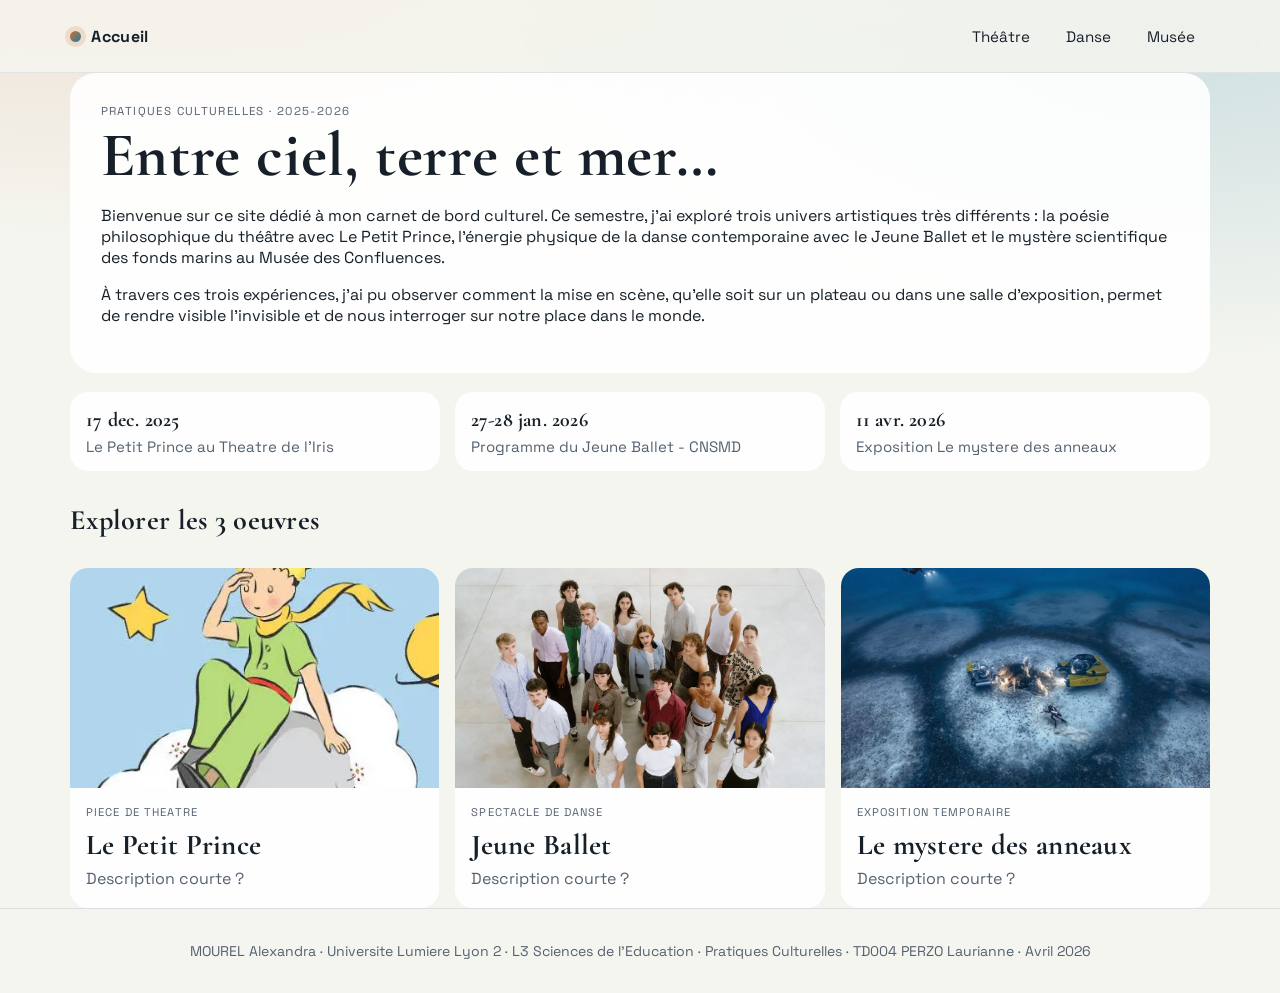
==== commit e9043878: "bloc => feuille" ====
--- a/index.html
+++ b/index.html
@@ -28,9 +28,9 @@
         </button>
 
         <nav id="main-nav" class="main-nav" aria-label="Navigation principale">
-          <a href="theatre.html">Theatre</a>
+          <a href="theatre.html">Théâtre</a>
           <a href="danse.html">Danse</a>
-          <a href="musee.html">Musee</a>
+          <a href="musee.html">Musée</a>
         </nav>
       </div>
     </header>
@@ -38,17 +38,13 @@
     <main class="container main-content">
       <section class="home-hero reveal">
         <p class="kicker">Pratiques Culturelles · 2025-2026</p>
-        <h1>Un semestre entre scene, mouvement et profondeur marine.</h1>
-        <p class="lead">
-          Ce carnet de bord retrace trois experiences artistiques: la puissance symbolique du theatre avec Le Petit Prince,
-          l'intensite physique du Jeune Ballet, et l'immersion scientifique et sensorielle de l'exposition Le mystere des
-          anneaux.
+        <h1>Entre ciel, terre et mer…</h1>
+        <p >
+          Bienvenue sur ce site dédié à mon carnet de bord culturel. Ce semestre, j'ai exploré trois univers artistiques très différents : la poésie philosophique du théâtre avec Le Petit Prince, l'énergie physique de la danse contemporaine avec le Jeune Ballet et le mystère scientifique des fonds marins au Musée des Confluences.
         </p>
-        <div class="hero-tags" aria-label="Temps forts du parcours">
-          <span>1 conte philosophique</span>
-          <span>4 actes choregraphiques</span>
-          <span>120 m sous la mer</span>
-        </div>
+        <p>
+À travers ces trois expériences, j'ai pu observer comment la mise en scène, qu'elle soit sur un plateau ou dans une salle d'exposition, permet de rendre visible l'invisible et de nous interroger sur notre place dans le monde.
+        </p>
       </section>
 
       <section class="timeline reveal" aria-label="Parcours culturel">
@@ -76,7 +72,7 @@
           <div class="work-copy">
             <p class="work-type">Piece de theatre</p>
             <h3>Le Petit Prince</h3>
-            <p>Une adaptation poetique sur l'enfance, la solitude et l'essentiel invisible.</p>
+            <p>Description courte ?</p>
           </div>
         </a>
 
@@ -87,7 +83,7 @@
           <div class="work-copy">
             <p class="work-type">Spectacle de danse</p>
             <h3>Jeune Ballet</h3>
-            <p>Quatre creations choregraphiques pour penser le lien entre individu et collectif.</p>
+<p>Description courte ?</p>
           </div>
         </a>
 
@@ -98,7 +94,7 @@
           <div class="work-copy">
             <p class="work-type">Exposition temporaire</p>
             <h3>Le mystere des anneaux</h3>
-            <p>Une plongee immersive entre science, images suspendues et architecture circulaire.</p>
+<p>Description courte ?</p>
           </div>
         </a>
       </section>
--- a/style.css
+++ b/style.css
@@ -158,7 +158,7 @@
 }
 
 .main-content {
-  padding-block: 2rem 3rem;
+  padding-block: 0 ;
 }
 
 .home-hero,
@@ -167,8 +167,9 @@
 .work-card,
 .timeline article {
   background: color-mix(in srgb, var(--surface) 90%, transparent);
-  border: 1px solid color-mix(in srgb, var(--line) 90%, transparent);
-  box-shadow: var(--shadow);
+  /*border: 1px solid color-mix(in srgb, var(--line) 90%, transparent);*/
+ /*TODO HERE : mettre l'ombre à gauche et droite mais pas en haut et en bas.*/
+  /* box-shadow: var(--shadow);*/
 }
 
 .home-hero {
@@ -313,12 +314,12 @@
 
 .story {
   display: grid;
-  gap: 1rem;
+  /*gap: 1rem;*/
 }
 
 .story-head {
   padding: clamp(1.2rem, 2vw, 1.9rem);
-  border-radius: var(--radius-xl);
+  /*border-radius: var(--radius-xl);*/
 }
 
 .meta-chips {
@@ -330,8 +331,18 @@
 }
 
 .story-panel {
-  border-radius: var(--radius-lg);
+  /*border-radius: var(--radius-lg);*/
   padding: clamp(1rem, 1.8vw, 1.5rem);
+}
+
+.story-panel::before {
+    content: "";
+    position: absolute;
+    top: 0;
+    left:10%;
+    width:80%;
+    height : 4px;
+    background-color:var(--bg);
 }
 
 .story-panel h2 {
@@ -348,6 +359,7 @@
   margin: 0;
   color: color-mix(in srgb, var(--ink) 90%, var(--muted));
   line-height: 1.7;
+  text-align : justify;
 }
 
 .story-panel p + p {
@@ -384,7 +396,7 @@
 }
 
 .site-footer {
-  margin-top: 2.2rem;
+  margin-top: 0;
   border-top: 1px solid color-mix(in srgb, var(--line) 95%, transparent);
   padding: 1.2rem;
   text-align: center;
